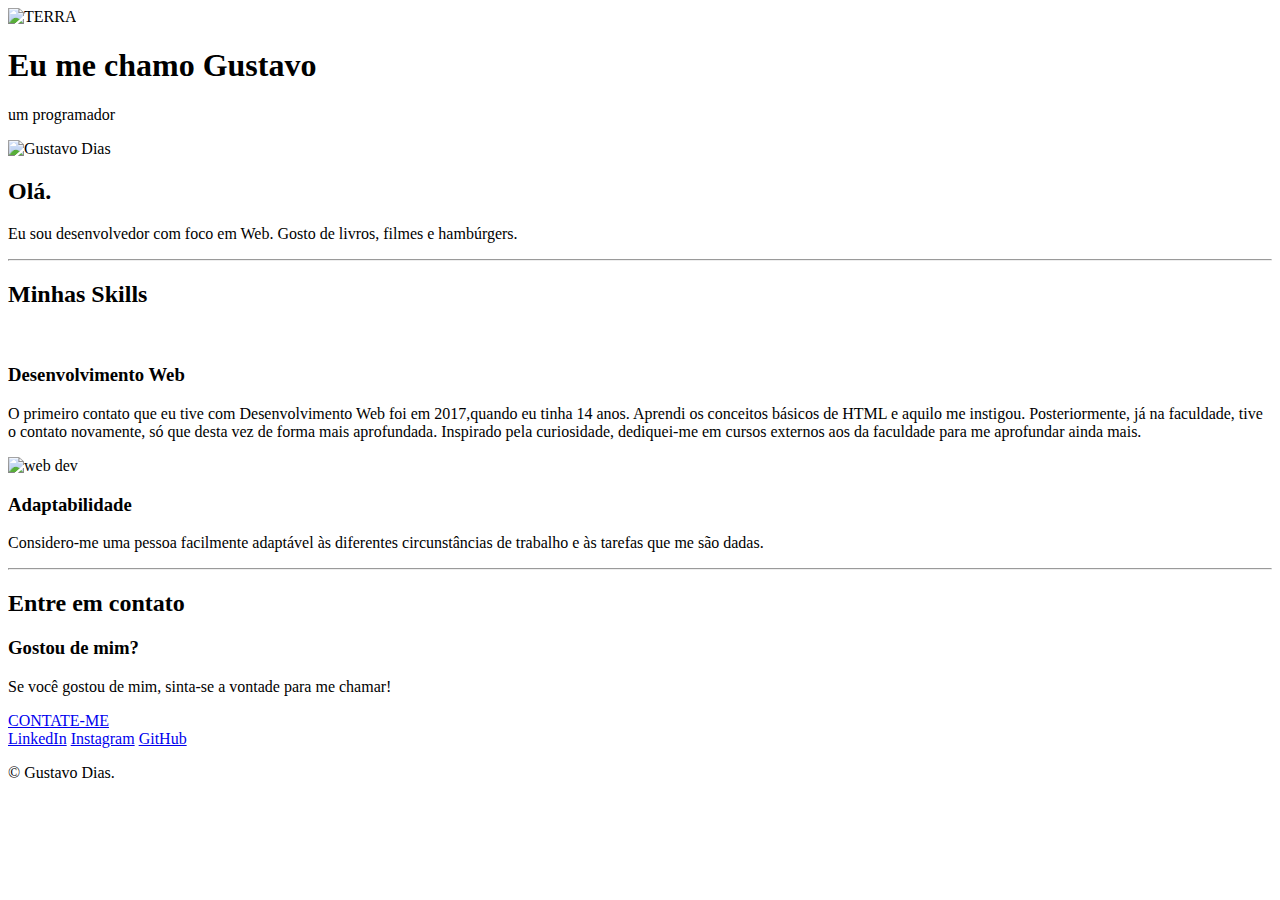
==== index.html @ 7dfca845 "novo index" ====
<!DOCTYPE html>
<html lang="en">
<head>
    <meta charset="UTF-8">
    <meta http-equiv="X-UA-Compatible" content="IE=edge">
    <meta name="viewport" content="width=device-width, initial-scale=1.0">
    <title>Gustavo Dias</title>
    
    <link rel="icon" href="images/eu.png">
    <link rel="preconnect" href="https://fonts.googleapis.com">
    <link rel="preconnect" href="https://fonts.googleapis.com">
    <link rel="preconnect" href="https://fonts.gstatic.com" crossorigin>
    <link href="https://fonts.googleapis.com/css2?family=Oxygen:wght@300&display=swap" rel="stylesheet">
   <!-- <link href="https://cdn.jsdelivr.net/npm/bootstrap@5.2.0/dist/css/bootstrap.min.css" rel="stylesheet" integrity="sha384-gH2yIJqKdNHPEq0n4Mqa/HGKIhSkIHeL5AyhkYV8i59U5AR6csBvApHHNl/vI1Bx" crossorigin="anonymous">-->
    <link rel="stylesheet" href="css/styles.css">
</head>
<body class="bg-black">
   <!--  <button class="navbar-toggler" type="button" data-bs-toggle="collapse" data-bs-target="#collapsibleNavbar">
      <span class="navbar-toggler-icon"></span>
   </button>
    <div class="collapse navbar-collapse" id="collapsibleNavbar">
     <ul class="navbar-nav">
        <li class="nav-item">
          <a class="nav-link" href="#">Link</a>
        </li>
       <li class="nav-item">
         <a class="nav-link" href="#">Link</a>
        </li>
       <li class="nav-item">
        <a class="nav-link" href="#">Link</a>
       </li>
      </ul>
    </div>-->

   
    <div class="cabeçalho">
        <img class="globo" src="images/globo.png" alt="TERRA">
        <div class="cabeçalho2">
            <h1>Eu me chamo Gustavo</h1>
            <p>um programador</p>
        </div>
    </div>

    <div class="middle-container">
        <div class="profile">
          <img class="eu" src="images/gustapic.png" alt="Gustavo Dias">
          <h2>Olá.</h2>
          <p>Eu sou desenvolvedor com foco em Web. Gosto de livros, filmes e hambúrgers.</p>
        </div>
        <hr>
        <div class="skills">
          <h2>Minhas Skills</h2>
          <div class="skill-row">
            <img class="icon-html" src="/images/cabecalho.png" alt="">
            <h3>Desenvolvimento Web</h3>
            <p>
                O primeiro contato que eu tive com Desenvolvimento Web foi em 2017,quando eu tinha 14 anos. Aprendi os conceitos 
                básicos de HTML e aquilo me instigou. Posteriormente, já na faculdade, tive o contato novamente, só que desta vez
                de forma mais aprofundada. Inspirado pela curiosidade, dediquei-me em cursos externos aos da faculdade para me aprofundar ainda mais.

            </p>
          </div>
          <div class="skill-row">
            <img class="camaleao" src="/images/camaleao.png" alt="web dev">
            <h3>Adaptabilidade</h3>
            <p>Considero-me uma pessoa facilmente adaptável às diferentes circunstâncias de trabalho e às 
                tarefas que me são
                dadas. 
            </p>
          </div>
        </div>
        <hr class="hr1">
        <div class="contact-me">
          <h2>Entre em contato</h2>
          <h3>Gostou de mim?</h3>
          <p>Se você gostou de mim, sinta-se a vontade para me chamar!</p>
          <a class="btn" href="mailto:gustavohd3b@gmail.com">CONTATE-ME</a>
        </div>

        
        <div class="bottom-container" id="rover">
        <a class="footer-link" href="https://www.linkedin.com/in/gustavo-dias-218a38220/">LinkedIn</a>
        <a class="footer-link" href="https://www.instagram.com/gvstavu/Instagram">Instagram</a>
        <a class="footer-link" href="https://github.com/gustapine">GitHub</a>
        <p>© Gustavo Dias.</p>
        </div>
    </div>

</body>
</html>
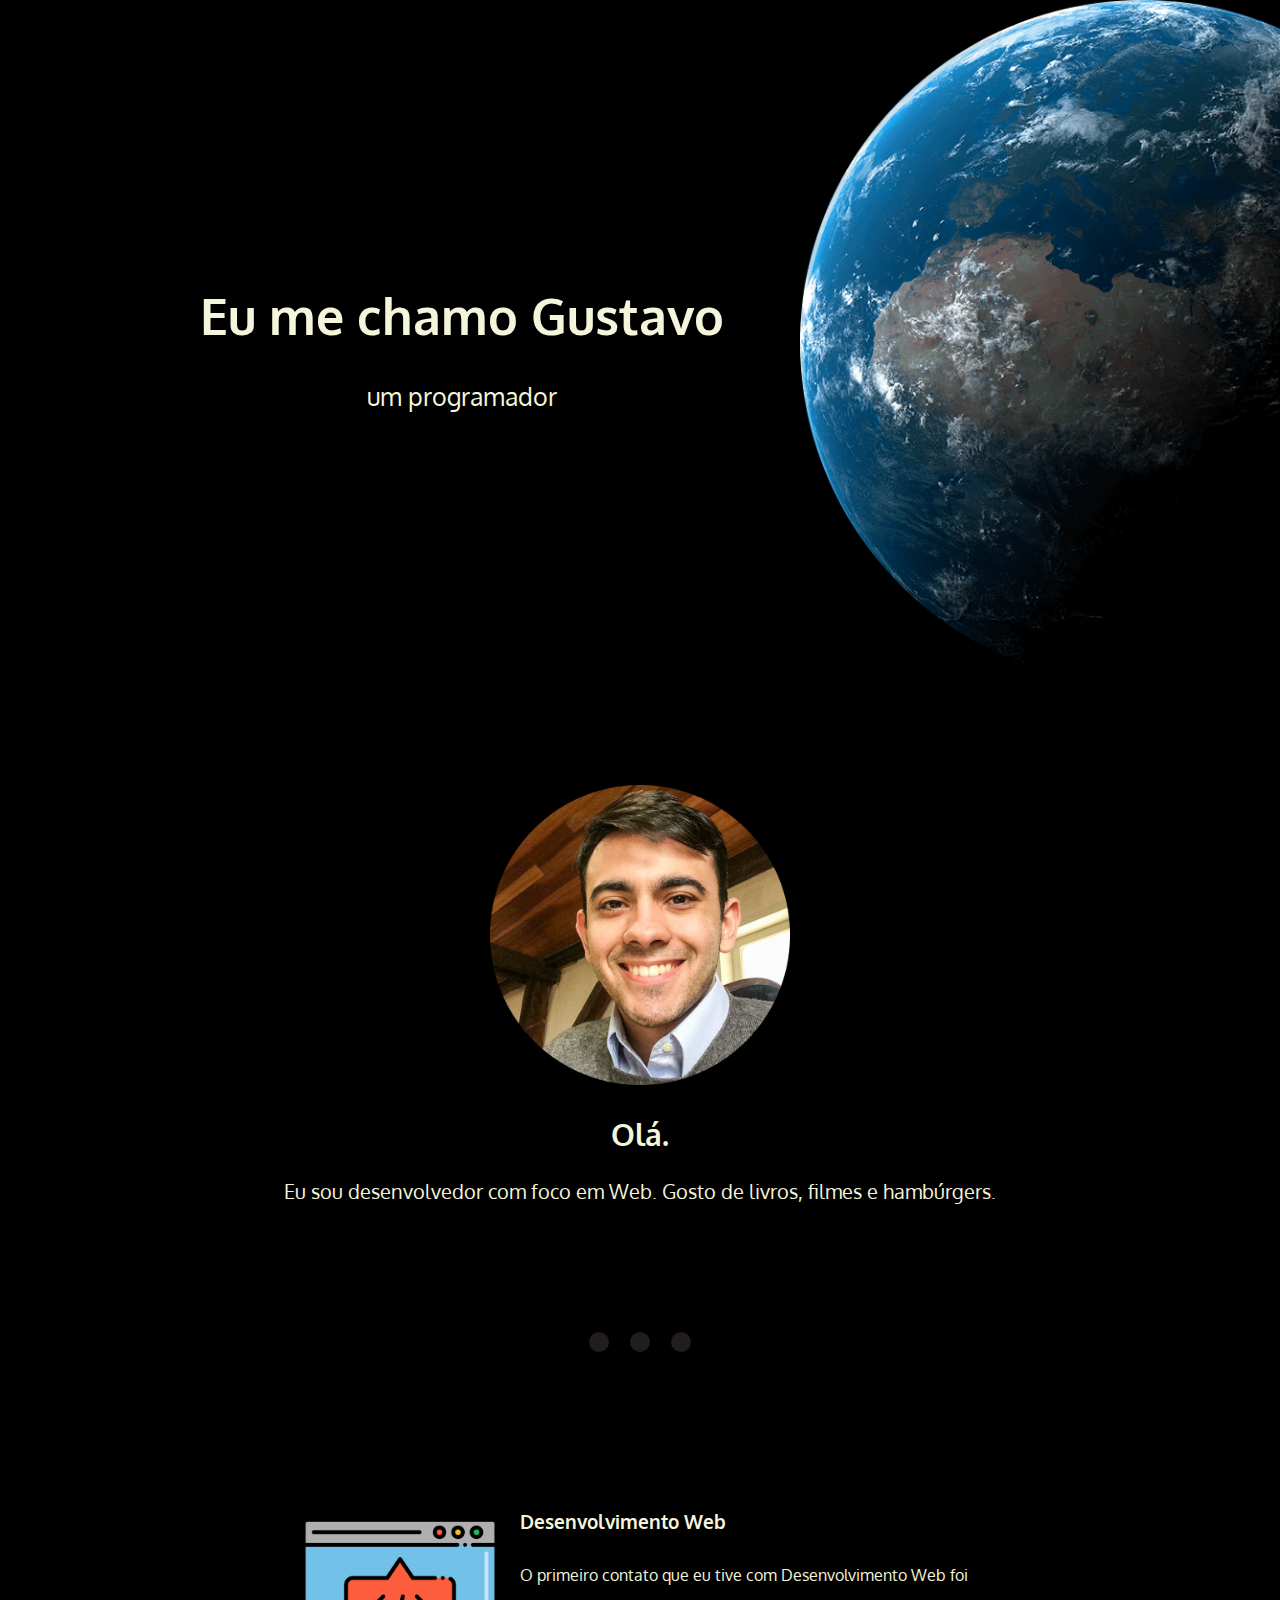
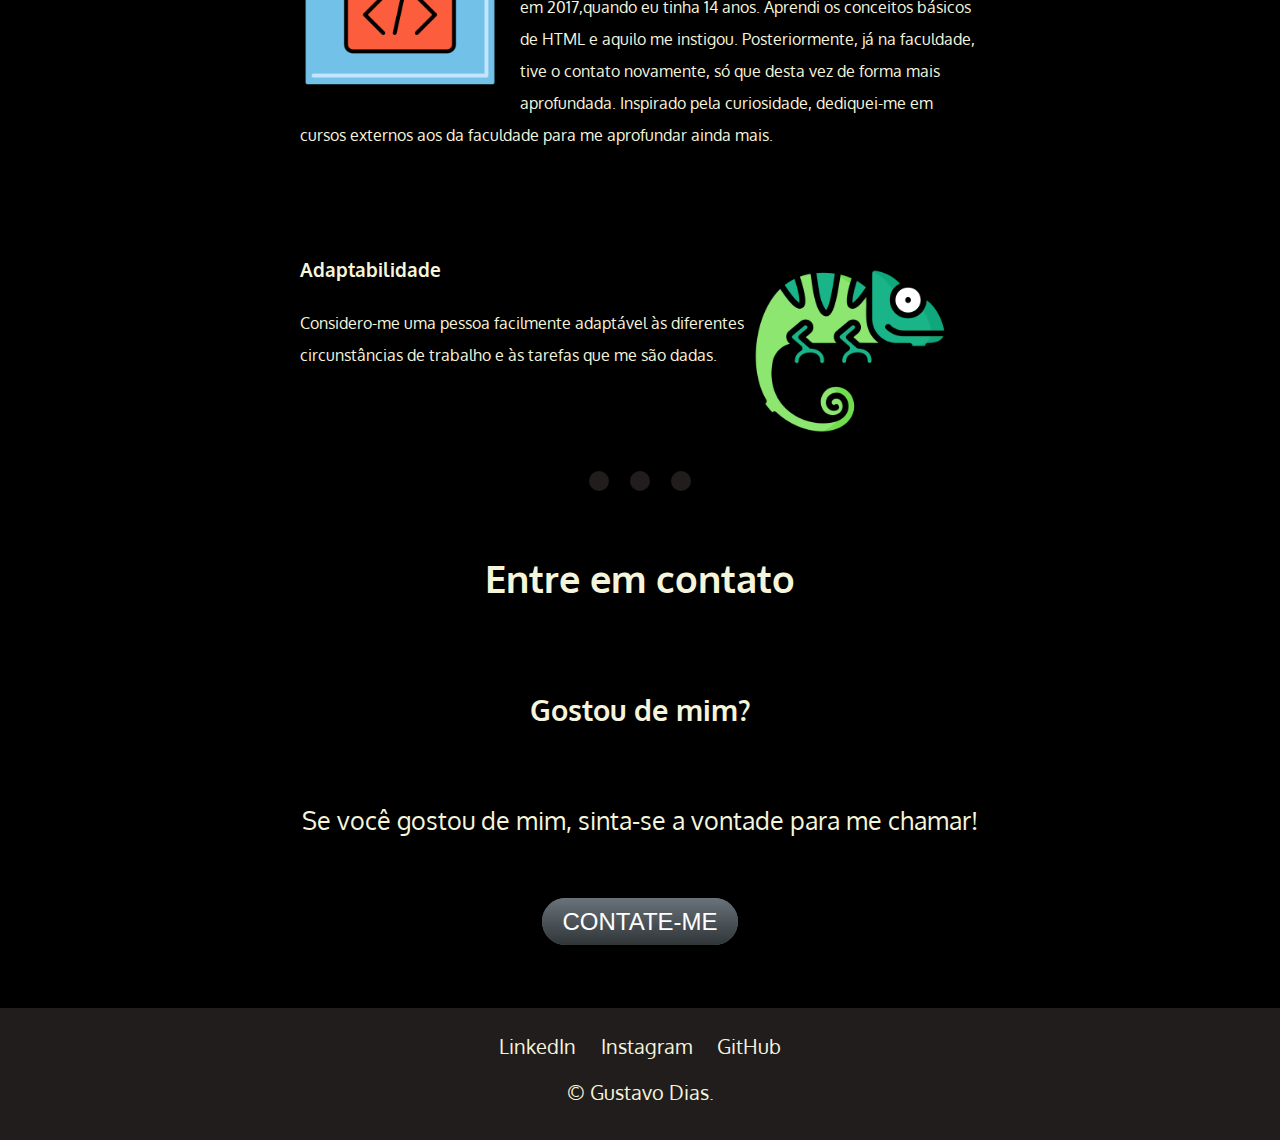
==== commit 7bce29a6: "Update index.html" ====
--- a/index.html
+++ b/index.html
@@ -43,7 +43,7 @@
 
     <div class="middle-container">
         <div class="profile">
-          <img class="eu" src="images/gustapic.png" alt="Gustavo Dias">
+          <img class="eu" src="images/gustapic2.png" alt="Gustavo Dias">
           <h2>Olá.</h2>
           <p>Eu sou desenvolvedor com foco em Web. Gosto de livros, filmes e hambúrgers.</p>
         </div>
--- a/css/styles.css
+++ b/css/styles.css
@@ -0,0 +1,152 @@
+body{
+    margin: 0px;
+    font-family: 'Oxygen', sans-serif;
+    background-color: black;
+}
+
+
+hr{
+    border-style: none;
+    border-top-style: dotted;
+    border-width: 20px;
+    border-color: rgb(34, 29, 29);
+    width: 8%;
+}
+
+.hr1{
+    border-style: none;
+    border-top-style: dotted;
+    border-width: 20px;
+    border-color: rgb(34, 29, 29);
+    width: 8%;
+    /* margin-top: ; */
+}
+
+.skill-row{
+    color:beige;
+    line-height: 2;
+    text-align: center left;
+    margin: 100px;
+}
+
+.skills{
+    padding: 0px 200px 0px 200px;
+    margin-top: 0px;
+}
+
+.icon-html{
+    float: left;
+    width: 200px;
+    height: 200px;
+    margin-right: 20px;  
+}
+.globo{
+    position: absolute;
+    margin: 0%;
+    top: -250px;
+    width: 685px;
+    height: 685px;
+    left: 800px;
+
+}
+
+.camaleao{
+    width: 200px;
+    height: 200px;
+    float: right;
+    right: 30px;
+    position: relative;
+    
+}
+.cabeçalho{
+   background-color: black;
+    position: absolute;
+    left: 0px;
+    top: 250px;
+    font-family: 'Oxygen', sans-serif;
+    font-size: 25px;
+    text-align: center;
+}
+
+.cabeçalho2{
+    color:beige;
+    text-align: center;
+    position: relative;
+    margin: 0;
+    left:200px;
+
+}
+.middle-container{
+    position: relative;
+    margin-top: 0;
+    top: 685px;
+    padding: 0pxS;
+}
+.eu{
+    height: 300px;
+    width: 300px;
+}
+
+.profile{
+    color: beige;
+    text-align: center;
+    font-family: 'Oxygen', sans-serif;
+    font-size: 20px;
+    padding: 100px;
+}
+
+.contact-me{
+    font-size: 25px;
+    text-align: center;
+    padding-bottom: 50px;
+    color: beige;
+    line-height: 3;
+    margin-bottom: 0px;
+
+}
+
+a{
+    color: beige;
+    text-decoration: none;
+    margin: 20px 10px;
+}
+
+.bottom-container{
+    color: beige;
+    text-align: center;
+    background-color: rgb(34, 29, 29) ;
+    font-family: 'oxygen', serif;
+    padding: 25px;
+    padding-bottom: 15px;
+    list-style: none;
+    margin-top: 0px;
+    font-size: 20px;
+
+}
+
+.btn {
+    background: #69737a;
+    background-image: -webkit-linear-gradient(top, #69737a, #303538);
+    background-image: -moz-linear-gradient(top, #69737a, #303538);
+    background-image: -ms-linear-gradient(top, #69737a, #303538);
+    background-image: -o-linear-gradient(top, #69737a, #303538);
+    background-image: linear-gradient(to bottom, #69737a, #303538);
+    -webkit-border-radius: 28;
+    -moz-border-radius: 28;
+    border-radius: 28px;
+    font-family: Arial;
+    color: #ffffff;
+    font-size: 24px;
+    padding: 10px 20px 10px 20px;
+    text-decoration: none;
+}
+  
+.btn:hover {
+    background: #adadad;
+    background-image: -webkit-linear-gradient(top, #adadad, #828082);
+    background-image: -moz-linear-gradient(top, #adadad, #828082);
+    background-image: -ms-linear-gradient(top, #adadad, #828082);
+    background-image: -o-linear-gradient(top, #adadad, #828082);
+    background-image: linear-gradient(to bottom, #adadad, #828082);
+    text-decoration: none;
+}
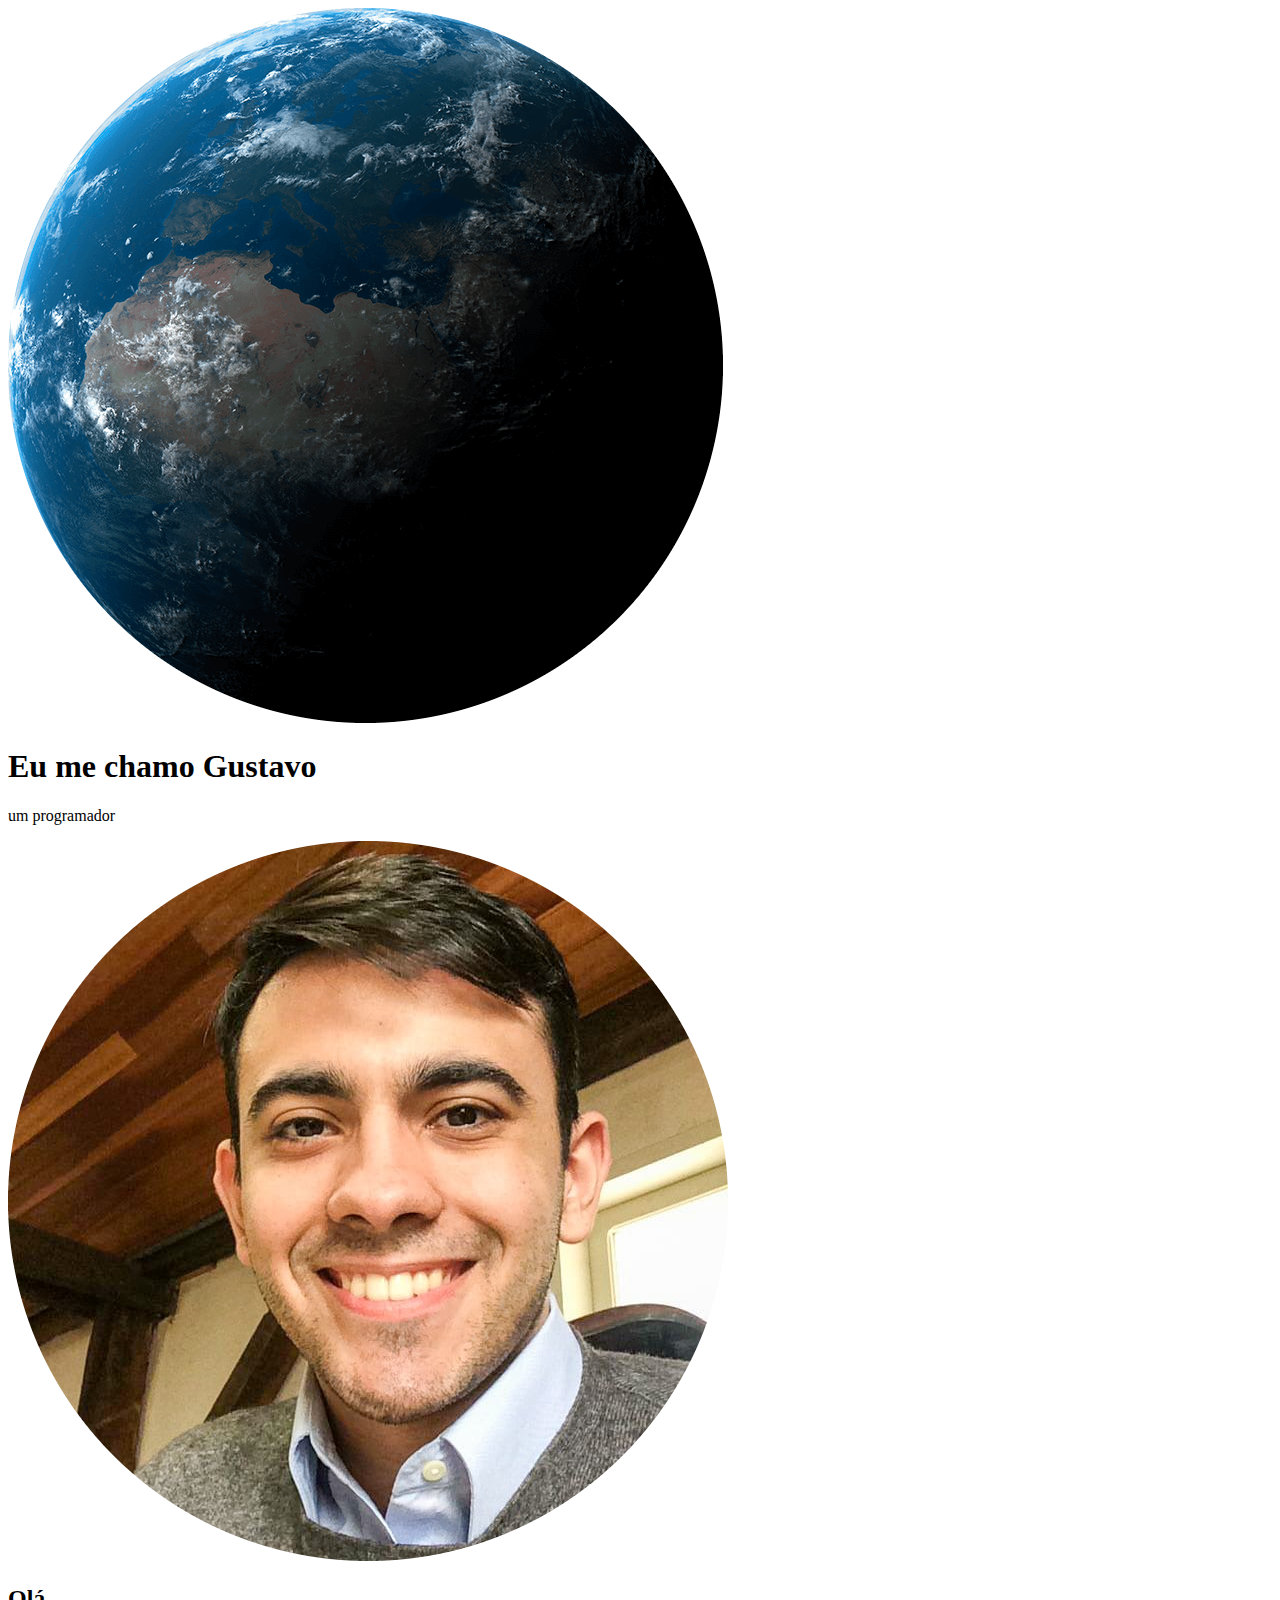
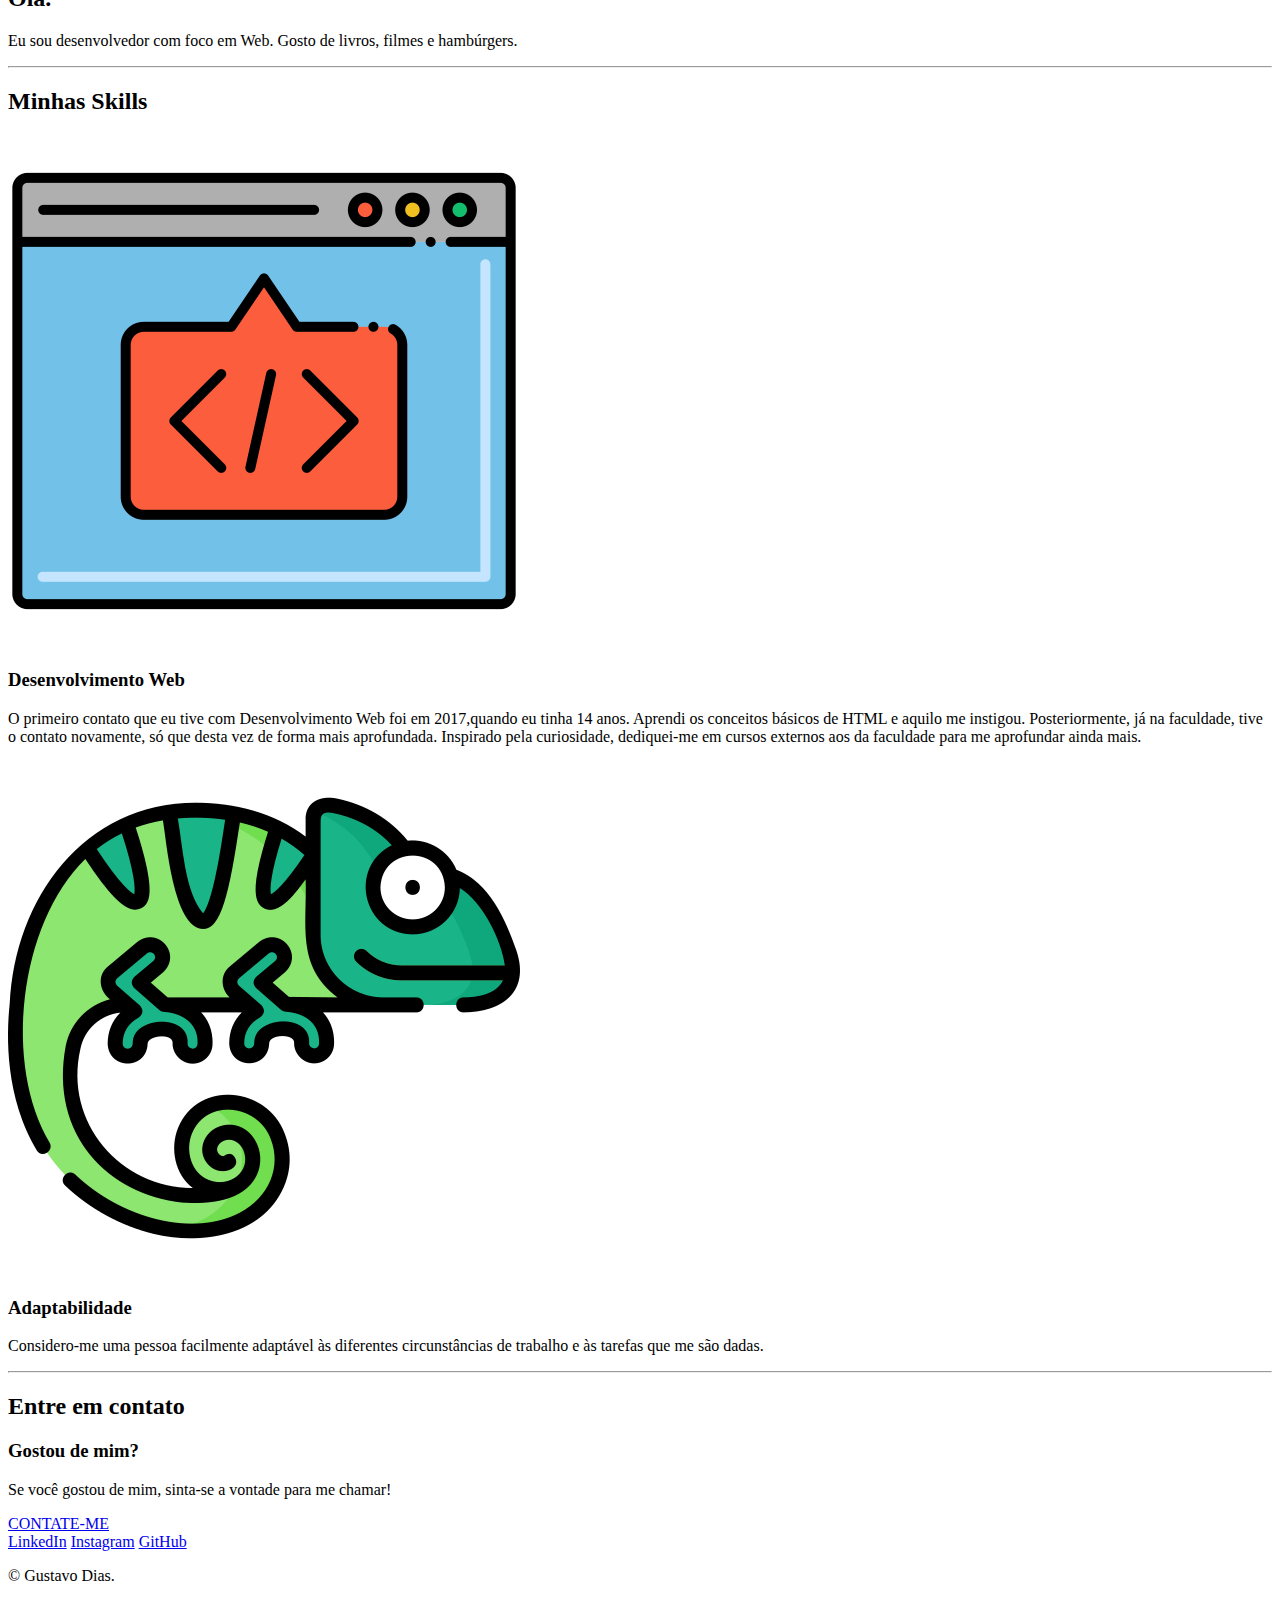
==== commit bc584c68: "Update index.html" ====
--- a/index.html
+++ b/index.html
@@ -12,7 +12,7 @@
     <link rel="preconnect" href="https://fonts.gstatic.com" crossorigin>
     <link href="https://fonts.googleapis.com/css2?family=Oxygen:wght@300&display=swap" rel="stylesheet">
    <!-- <link href="https://cdn.jsdelivr.net/npm/bootstrap@5.2.0/dist/css/bootstrap.min.css" rel="stylesheet" integrity="sha384-gH2yIJqKdNHPEq0n4Mqa/HGKIhSkIHeL5AyhkYV8i59U5AR6csBvApHHNl/vI1Bx" crossorigin="anonymous">-->
-    <link rel="stylesheet" href="css/styles.css">
+    <link rel="stylesheet" href="styles.css">
 </head>
 <body class="bg-black">
    <!--  <button class="navbar-toggler" type="button" data-bs-toggle="collapse" data-bs-target="#collapsibleNavbar">
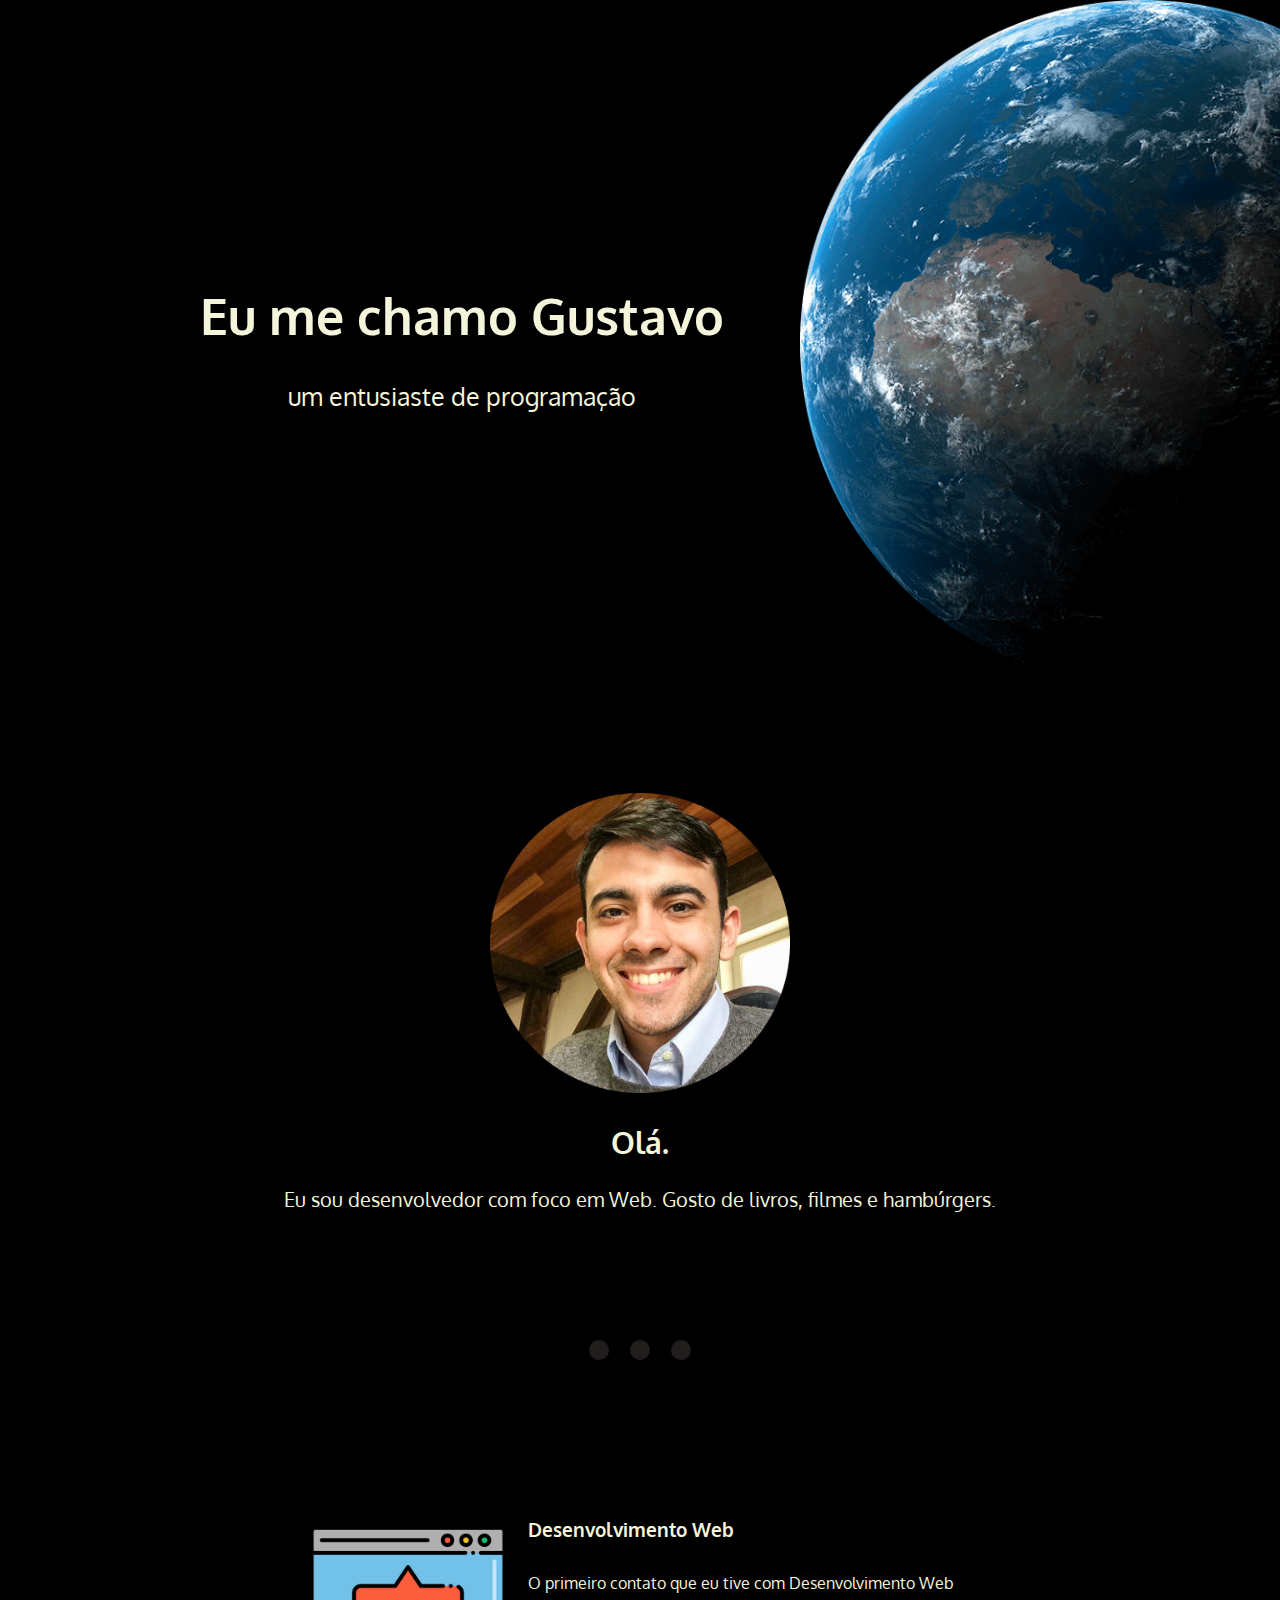
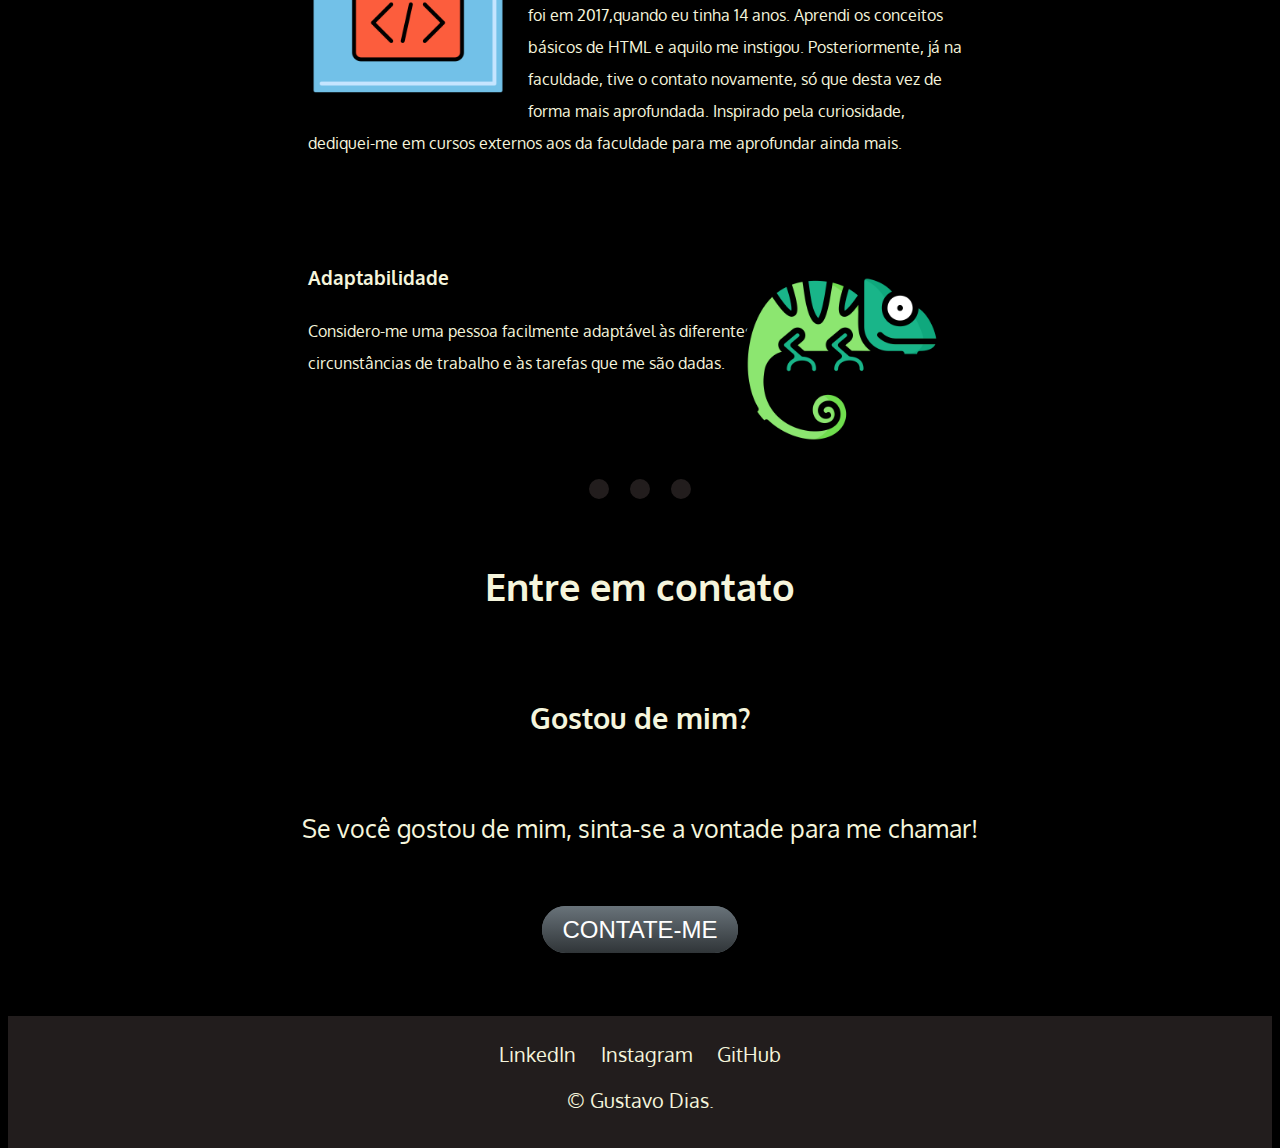
==== commit b2d82aab: "Update index.html" ====
--- a/index.html
+++ b/index.html
@@ -37,7 +37,7 @@
         <img class="globo" src="images/globo.png" alt="TERRA">
         <div class="cabeçalho2">
             <h1>Eu me chamo Gustavo</h1>
-            <p>um programador</p>
+            <p>um entusiaste de programação</p>
         </div>
     </div>
 
--- a/styles.css
+++ b/styles.css
@@ -0,0 +1,152 @@
+body{
+    /* margin: 0px; */
+    font-family: 'Oxygen', sans-serif;
+    background-color: black;
+}
+
+
+hr{
+    border-style: none;
+    border-top-style: dotted;
+    border-width: 20px;
+    border-color: rgb(34, 29, 29);
+    width: 8%;
+}
+
+.hr1{
+    border-style: none;
+    border-top-style: dotted;
+    border-width: 20px;
+    border-color: rgb(34, 29, 29);
+    width: 8%;
+    /* margin-top: ; */
+}
+
+.skill-row{
+    color:beige;
+    line-height: 2;
+    text-align: center left;
+    margin: 100px;
+}
+
+.skills{
+    padding: 0px 200px 0px 200px;
+    margin-top: 0px;
+}
+
+.icon-html{
+    float: left;
+    width: 200px;
+    height: 200px;
+    margin-right: 20px;  
+}
+.globo{
+    position: absolute;
+    margin: 0%;
+    top: -250px;
+    width: 685px;
+    height: 685px;
+    left: 800px;
+
+}
+
+.camaleao{
+    width: 200px;
+    height: 200px;
+    float: right;
+    right: 30px;
+    position: relative;
+    
+}
+.cabeçalho{
+   background-color: black;
+    position: absolute;
+    left: 0px;
+    top: 250px;
+    font-family: 'Oxygen', sans-serif;
+    font-size: 25px;
+    text-align: center;
+}
+
+.cabeçalho2{
+    color:beige;
+    text-align: center;
+    position: relative;
+    margin: 0;
+    left:200px;
+
+}
+.middle-container{
+    position: relative;
+    margin-top: 0;
+    top: 685px;
+    padding: 0px;
+}
+.eu{
+    height: 300px;
+    width: 300px;
+}
+
+.profile{
+    color: beige;
+    text-align: center;
+    font-family: 'Oxygen', sans-serif;
+    font-size: 20px;
+    padding: 100px;
+}
+
+.contact-me{
+    font-size: 25px;
+    text-align: center;
+    padding-bottom: 50px;
+    color: beige;
+    line-height: 3;
+    margin-bottom: 0px;
+
+}
+
+a{
+    color: beige;
+    text-decoration: none;
+    margin: 20px 10px;
+}
+
+.bottom-container{
+    color: beige;
+    text-align: center;
+    background-color: rgb(34, 29, 29) ;
+    font-family: 'oxygen', serif;
+    padding: 25px;
+    padding-bottom: 15px;
+    list-style: none;
+    margin-top: 0px;
+    font-size: 20px;
+
+}
+
+.btn {
+    background: #69737a;
+    background-image: -webkit-linear-gradient(top, #69737a, #303538);
+    background-image: -moz-linear-gradient(top, #69737a, #303538);
+    background-image: -ms-linear-gradient(top, #69737a, #303538);
+    background-image: -o-linear-gradient(top, #69737a, #303538);
+    background-image: linear-gradient(to bottom, #69737a, #303538);
+    -webkit-border-radius: 28;
+    -moz-border-radius: 28;
+    border-radius: 28px;
+    font-family: Arial;
+    color: #ffffff;
+    font-size: 24px;
+    padding: 10px 20px 10px 20px;
+    text-decoration: none;
+}
+  
+.btn:hover {
+    background: #adadad;
+    background-image: -webkit-linear-gradient(top, #adadad, #828082);
+    background-image: -moz-linear-gradient(top, #adadad, #828082);
+    background-image: -ms-linear-gradient(top, #adadad, #828082);
+    background-image: -o-linear-gradient(top, #adadad, #828082);
+    background-image: linear-gradient(to bottom, #adadad, #828082);
+    text-decoration: none;
+}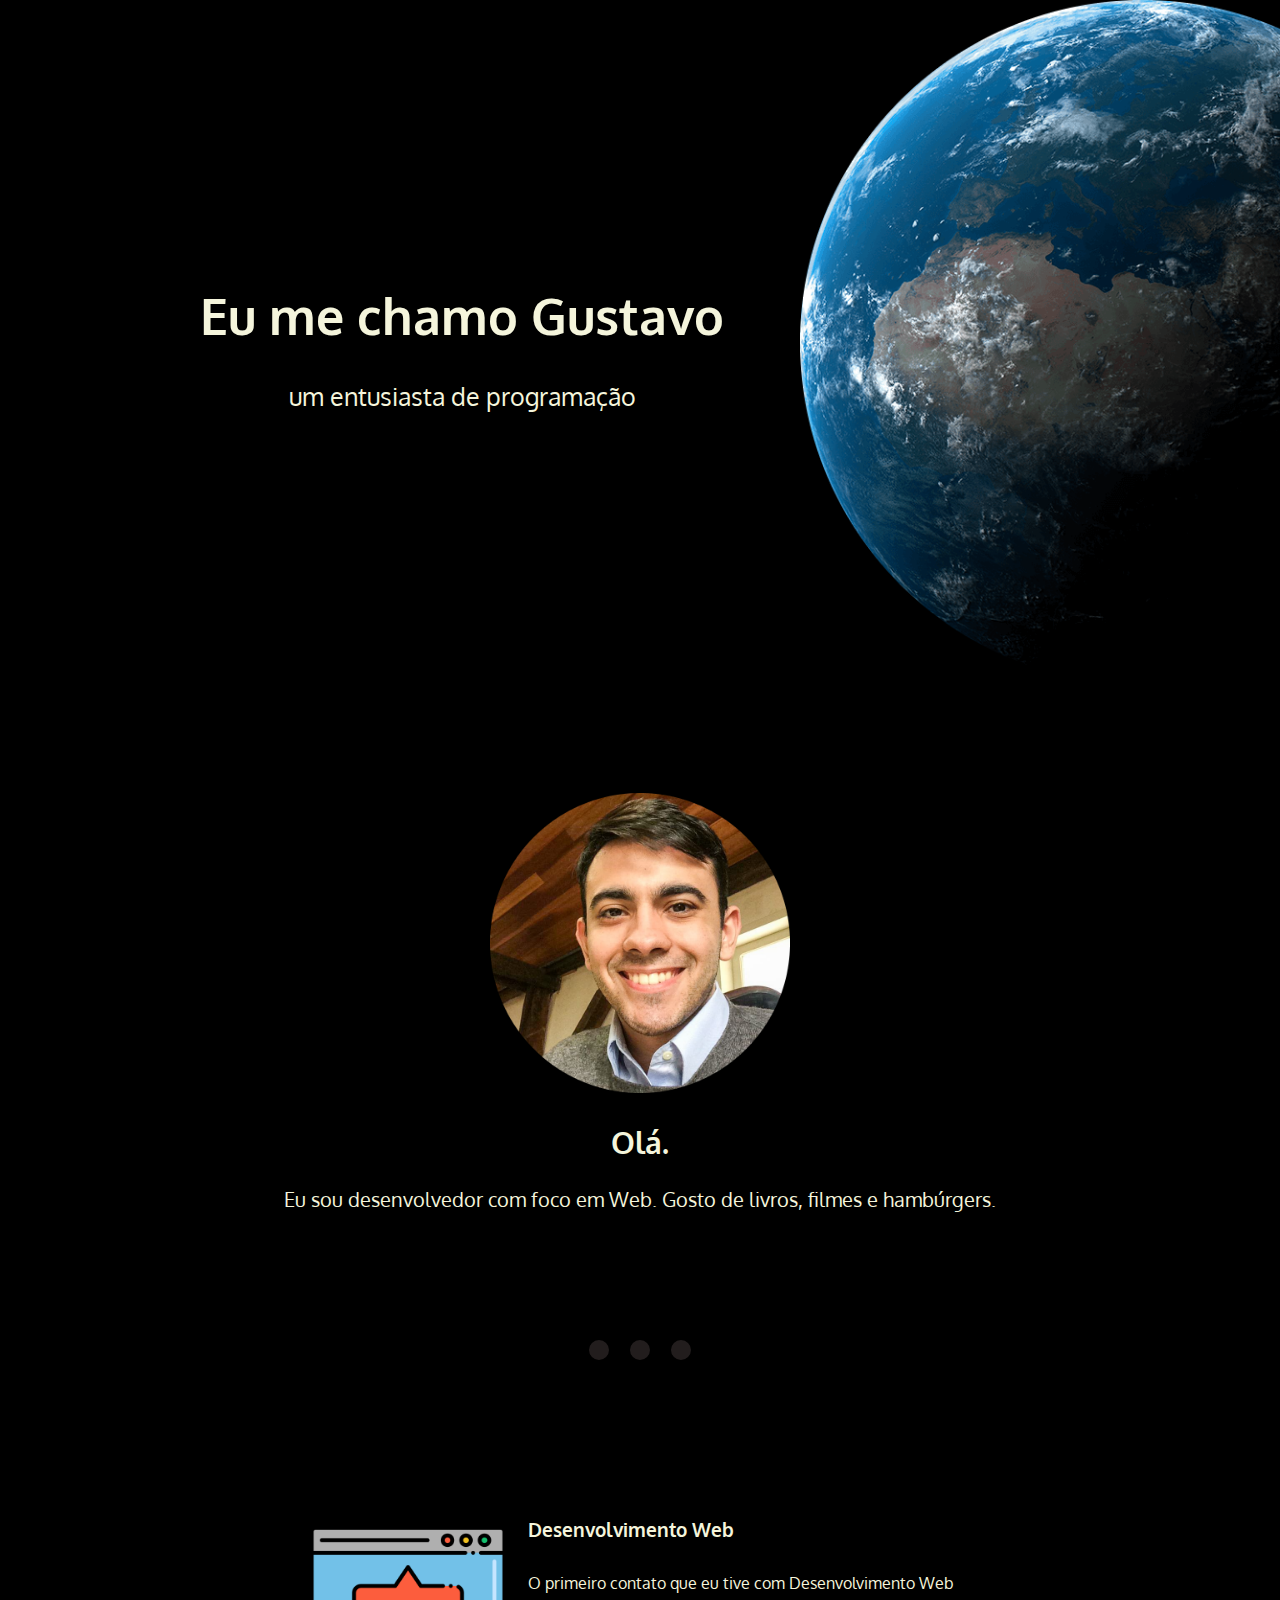
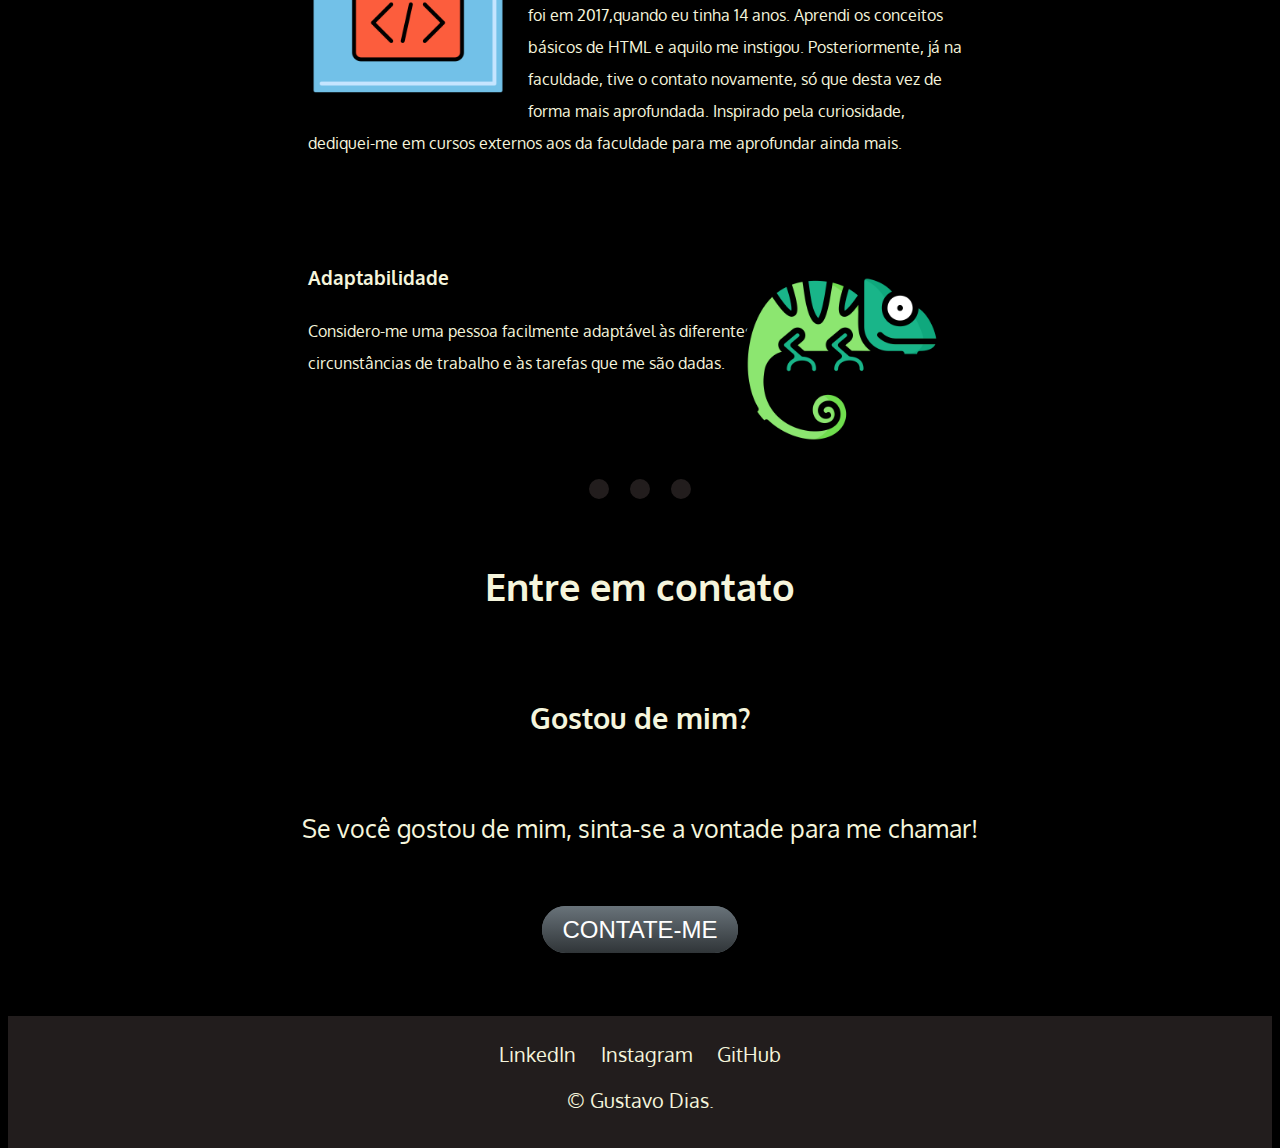
==== commit b8974715: "Update index.html" ====
--- a/index.html
+++ b/index.html
@@ -37,7 +37,7 @@
         <img class="globo" src="images/globo.png" alt="TERRA">
         <div class="cabeçalho2">
             <h1>Eu me chamo Gustavo</h1>
-            <p>um entusiaste de programação</p>
+            <p>um entusiasta de programação</p>
         </div>
     </div>
 
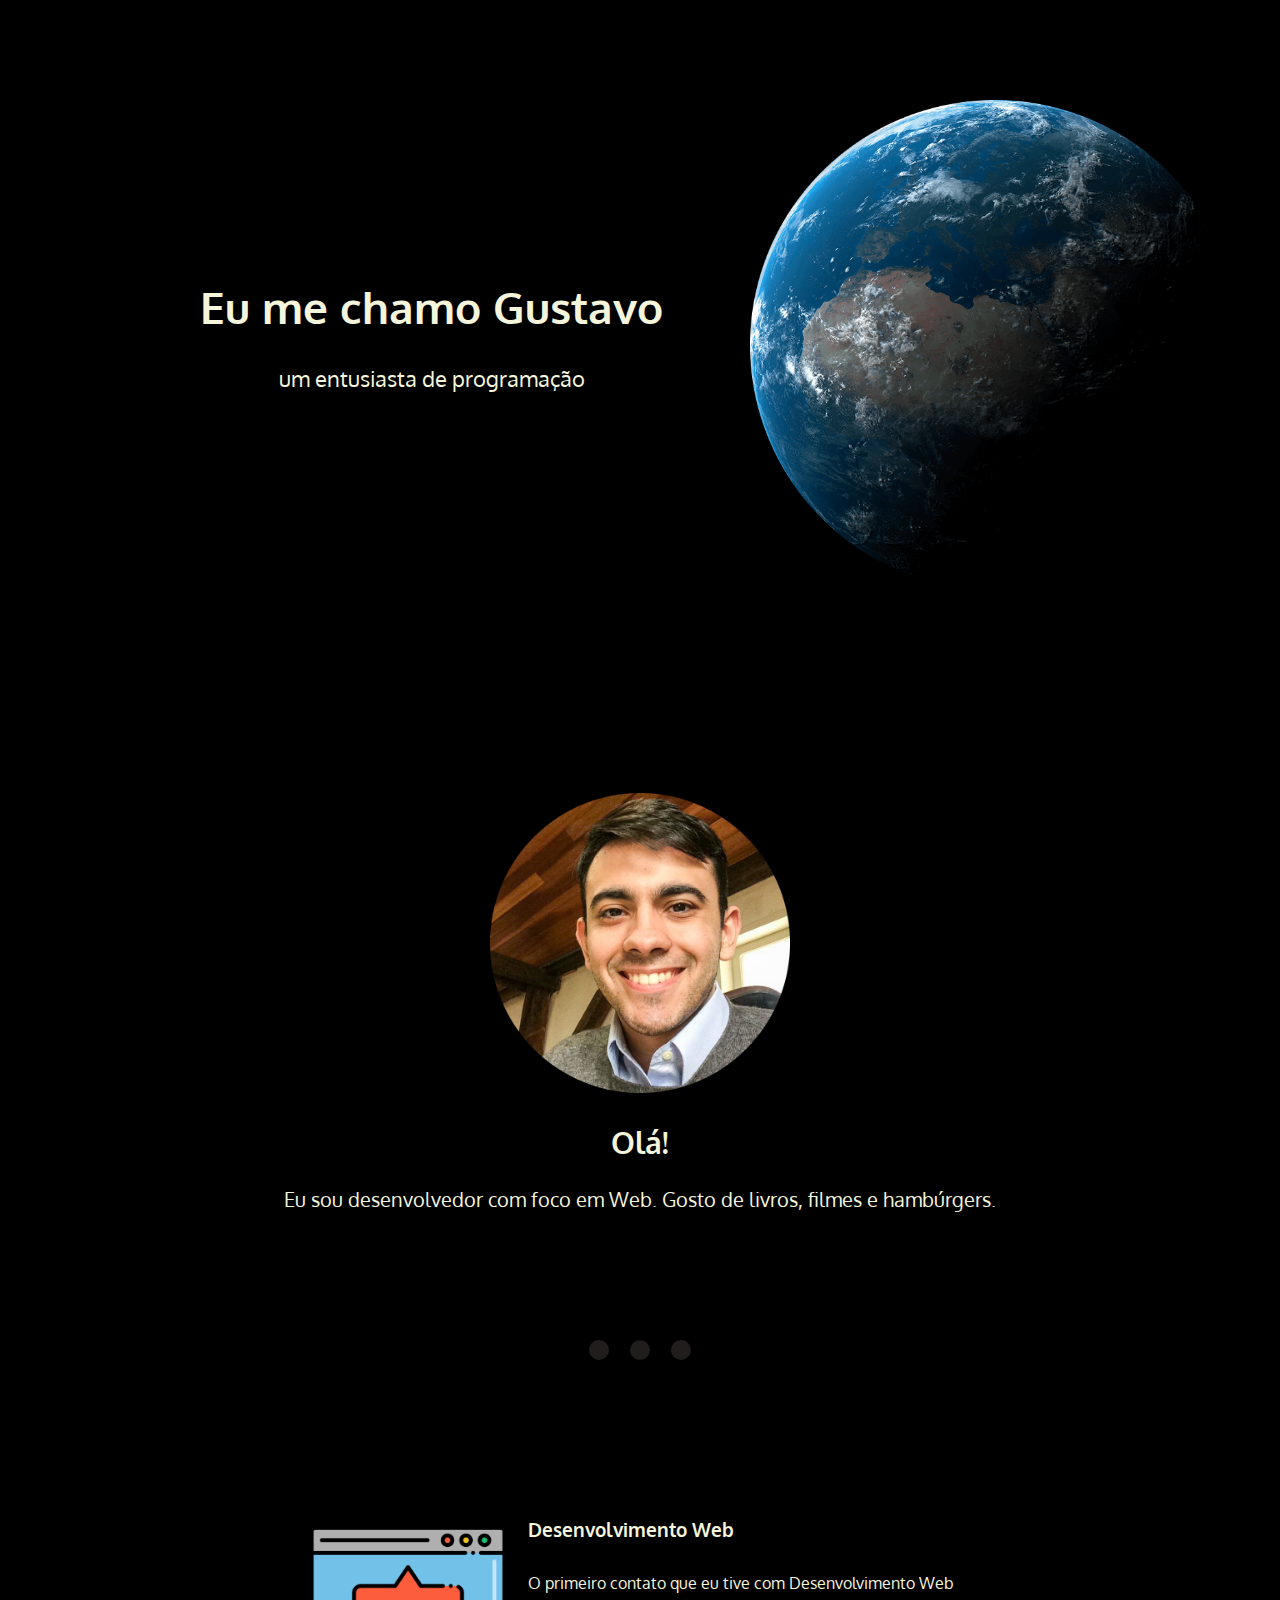
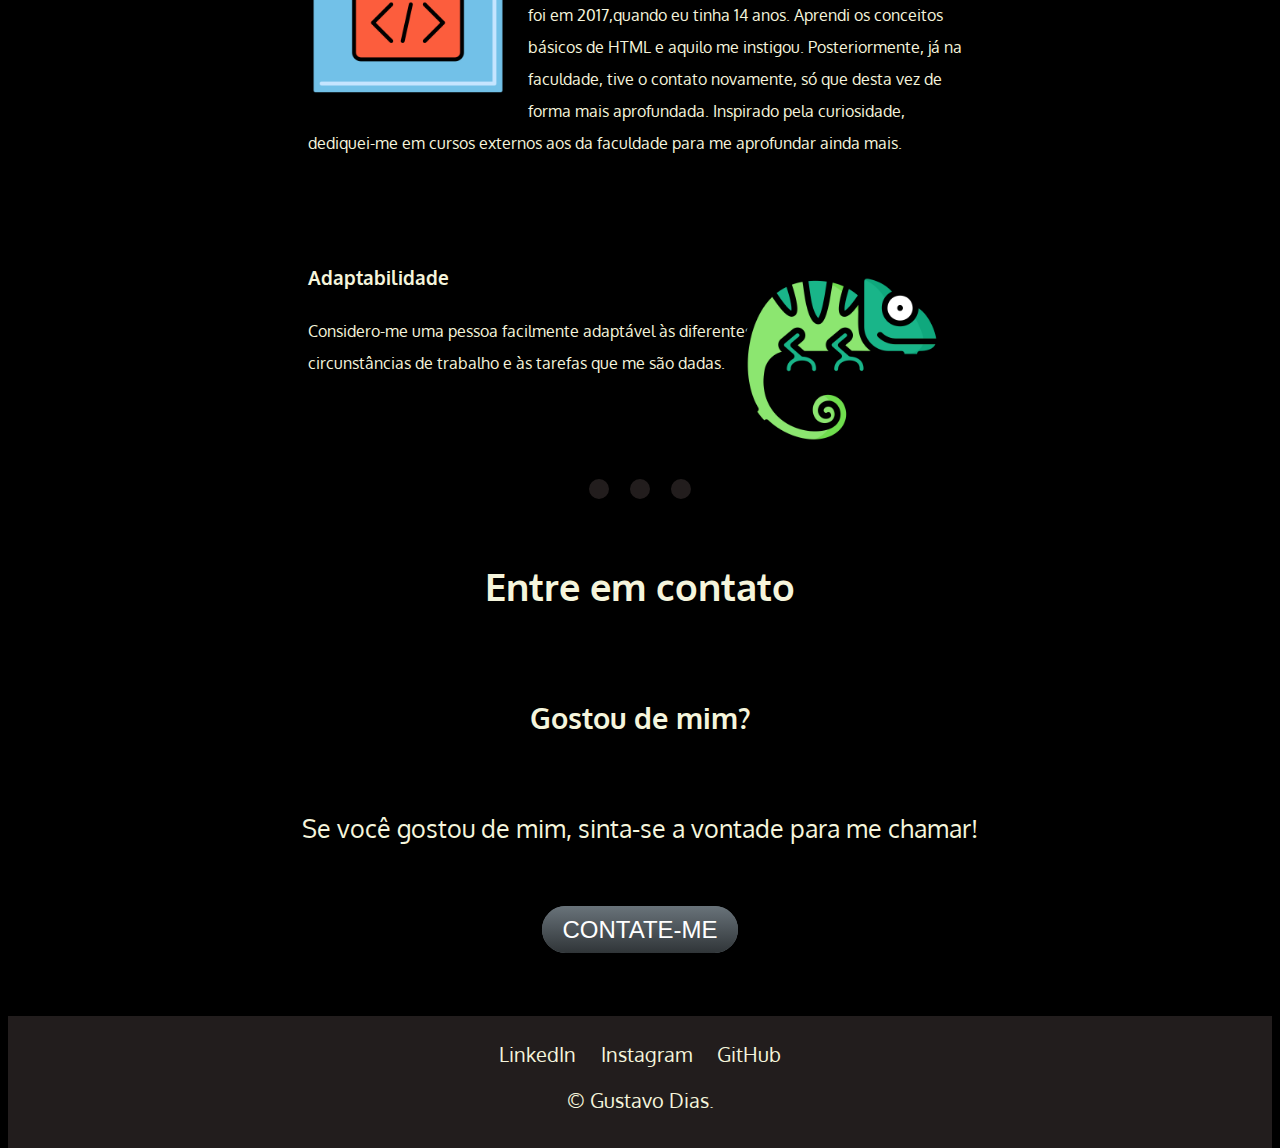
==== commit 5f3f35db: "Update index.html" ====
--- a/index.html
+++ b/index.html
@@ -44,7 +44,7 @@
     <div class="middle-container">
         <div class="profile">
           <img class="eu" src="images/gustapic2.png" alt="Gustavo Dias">
-          <h2>Olá.</h2>
+          <h2>Olá!</h2>
           <p>Eu sou desenvolvedor com foco em Web. Gosto de livros, filmes e hambúrgers.</p>
         </div>
         <hr>
--- a/styles.css
+++ b/styles.css
@@ -43,10 +43,10 @@
 .globo{
     position: absolute;
     margin: 0%;
-    top: -250px;
-    width: 685px;
-    height: 685px;
-    left: 800px;
+    top: -150px;
+    width: 490px;
+    height: 490px;
+    left: 750px;
 
 }
 
@@ -64,7 +64,7 @@
     left: 0px;
     top: 250px;
     font-family: 'Oxygen', sans-serif;
-    font-size: 25px;
+    font-size: 22px;
     text-align: center;
 }
 
@@ -149,4 +149,4 @@
     background-image: -o-linear-gradient(top, #adadad, #828082);
     background-image: linear-gradient(to bottom, #adadad, #828082);
     text-decoration: none;
-}+}
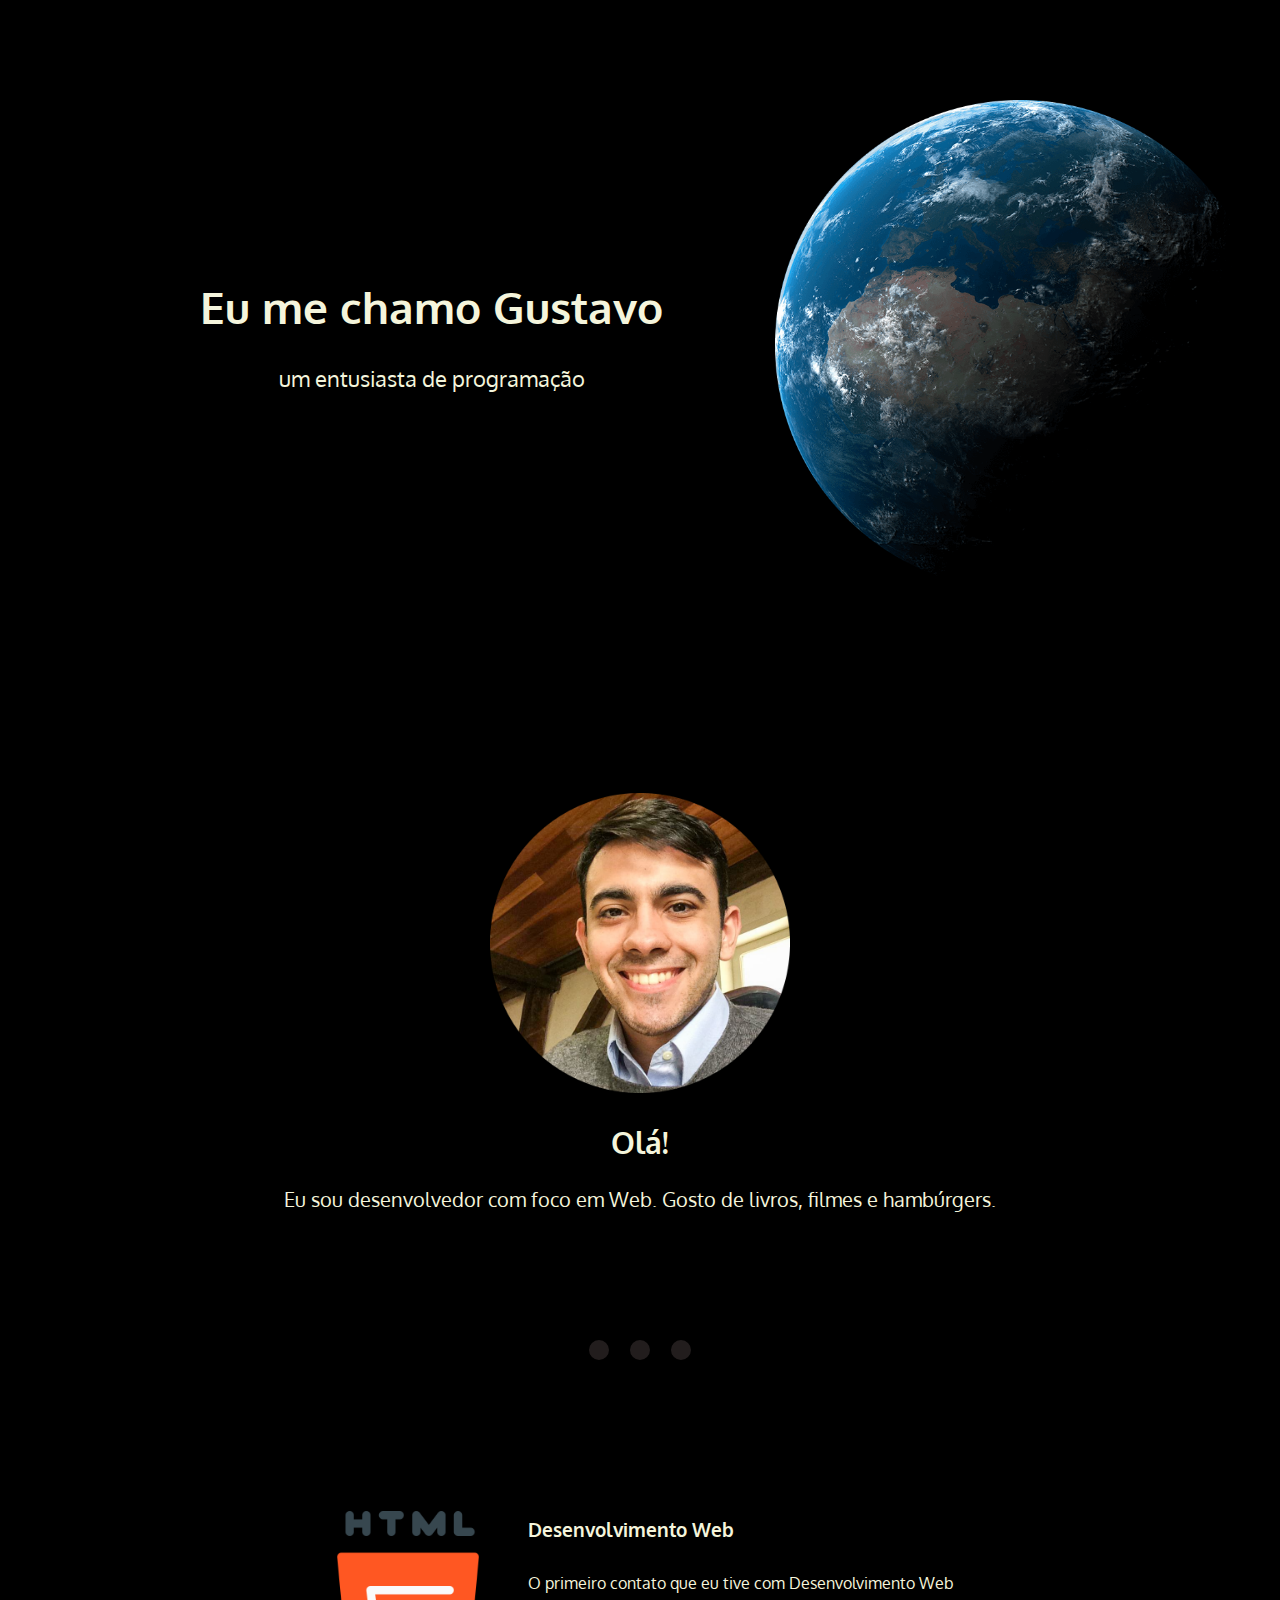
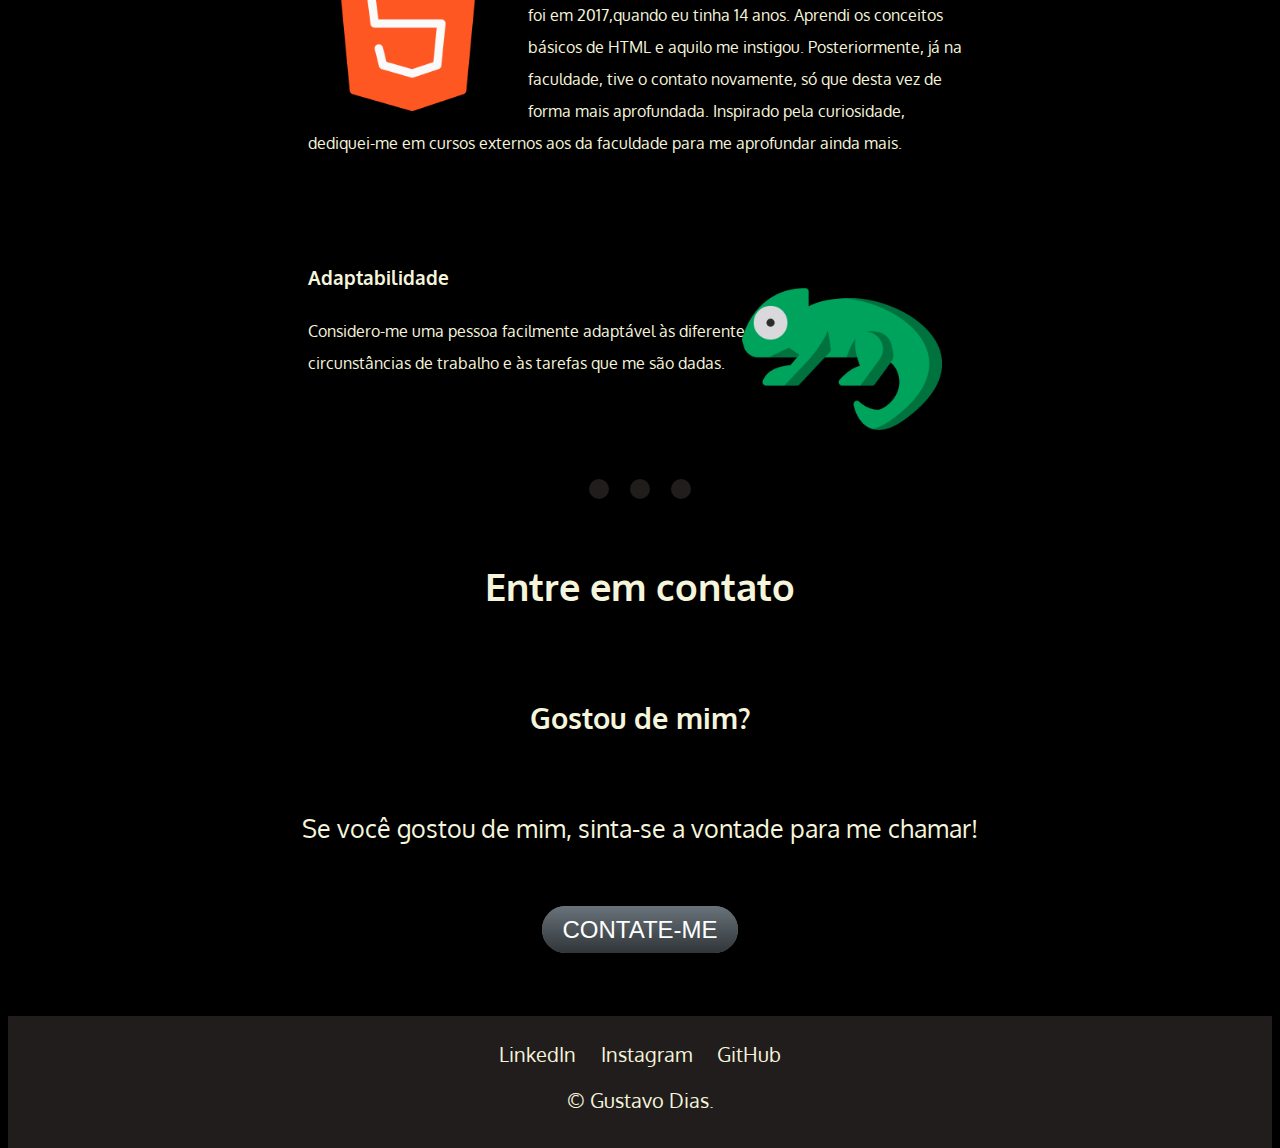
==== commit 91a1066f: "Update index.html" ====
--- a/index.html
+++ b/index.html
@@ -51,7 +51,7 @@
         <div class="skills">
           <h2>Minhas Skills</h2>
           <div class="skill-row">
-            <img class="icon-html" src="/images/cabecalho.png" alt="">
+            <img class="icon-html" src="/images/html.png" alt="">
             <h3>Desenvolvimento Web</h3>
             <p>
                 O primeiro contato que eu tive com Desenvolvimento Web foi em 2017,quando eu tinha 14 anos. Aprendi os conceitos 
@@ -61,7 +61,7 @@
             </p>
           </div>
           <div class="skill-row">
-            <img class="camaleao" src="/images/camaleao.png" alt="web dev">
+            <img class="camaleao" src="/images/camaleao2.png" alt="web dev">
             <h3>Adaptabilidade</h3>
             <p>Considero-me uma pessoa facilmente adaptável às diferentes circunstâncias de trabalho e às 
                 tarefas que me são
--- a/styles.css
+++ b/styles.css
@@ -47,6 +47,7 @@
     width: 490px;
     height: 490px;
     left: 750px;
+    margin-left: 25px;
 
 }
 
